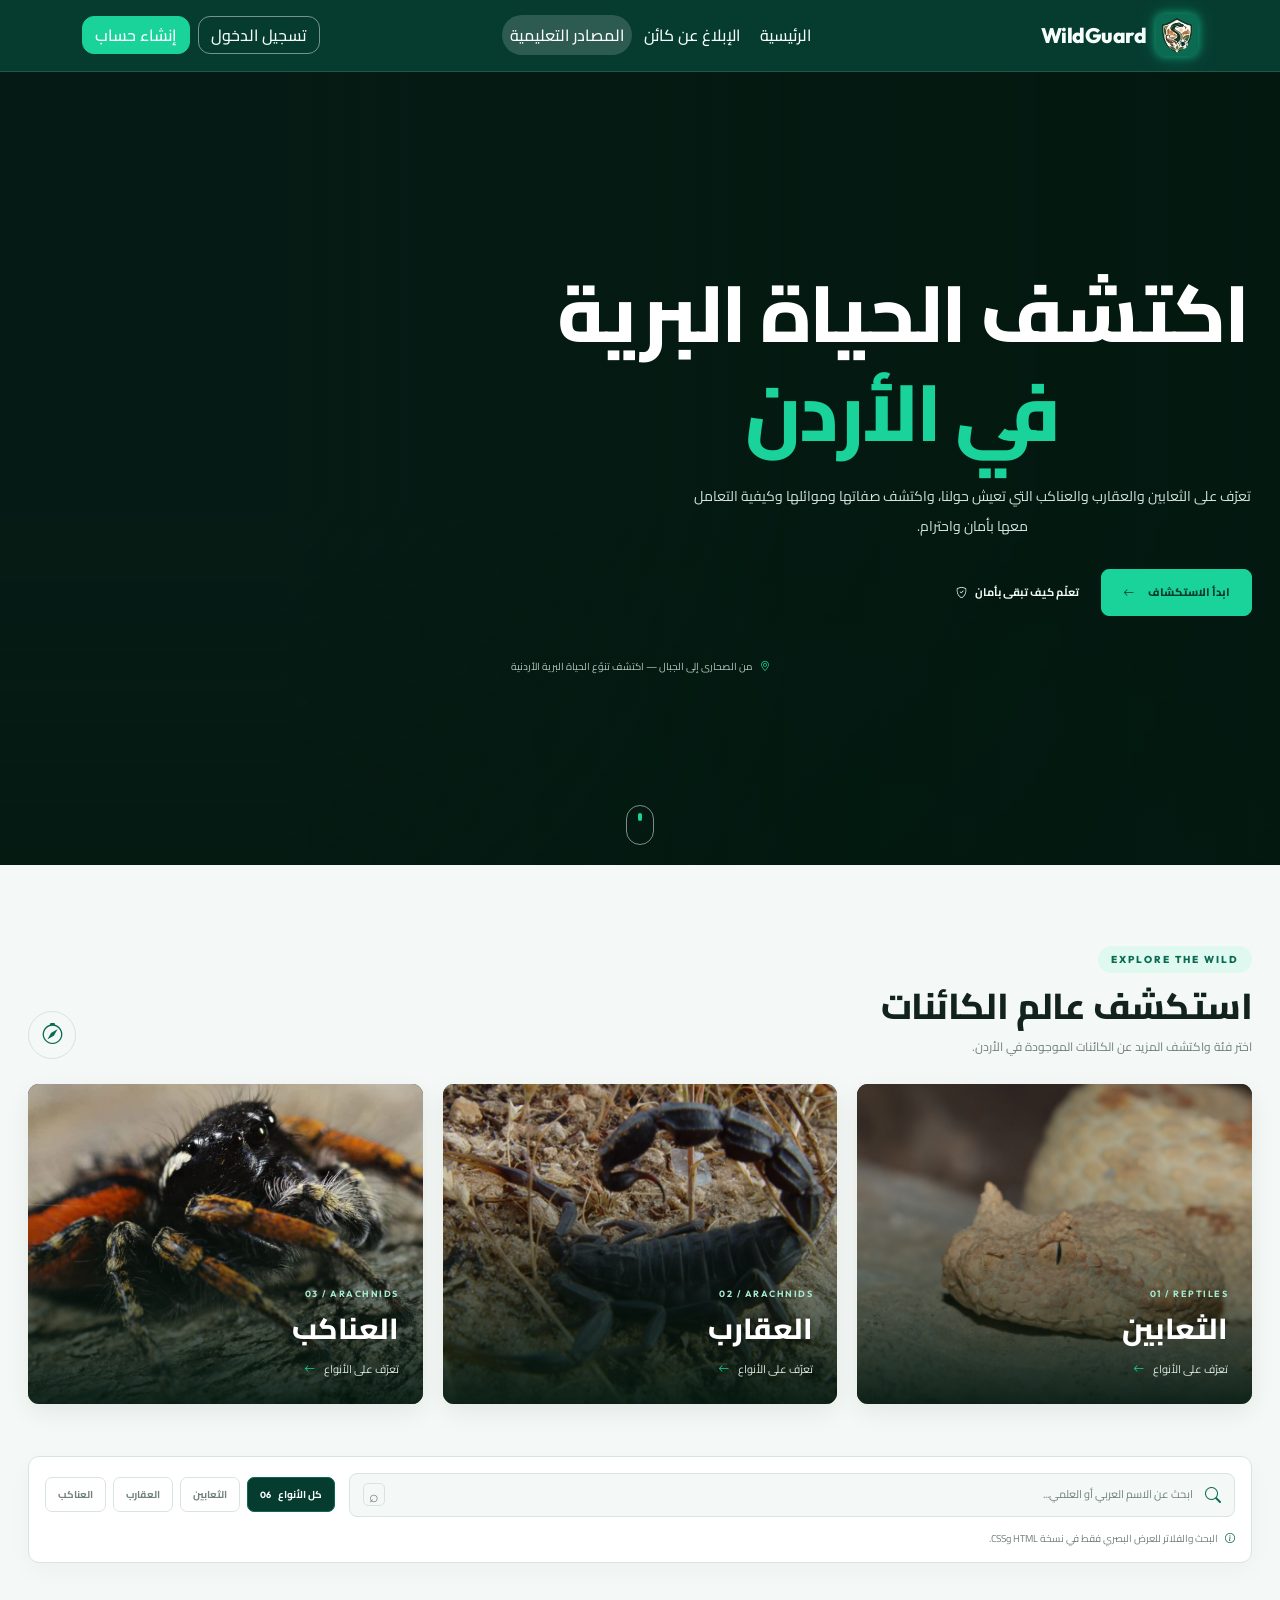
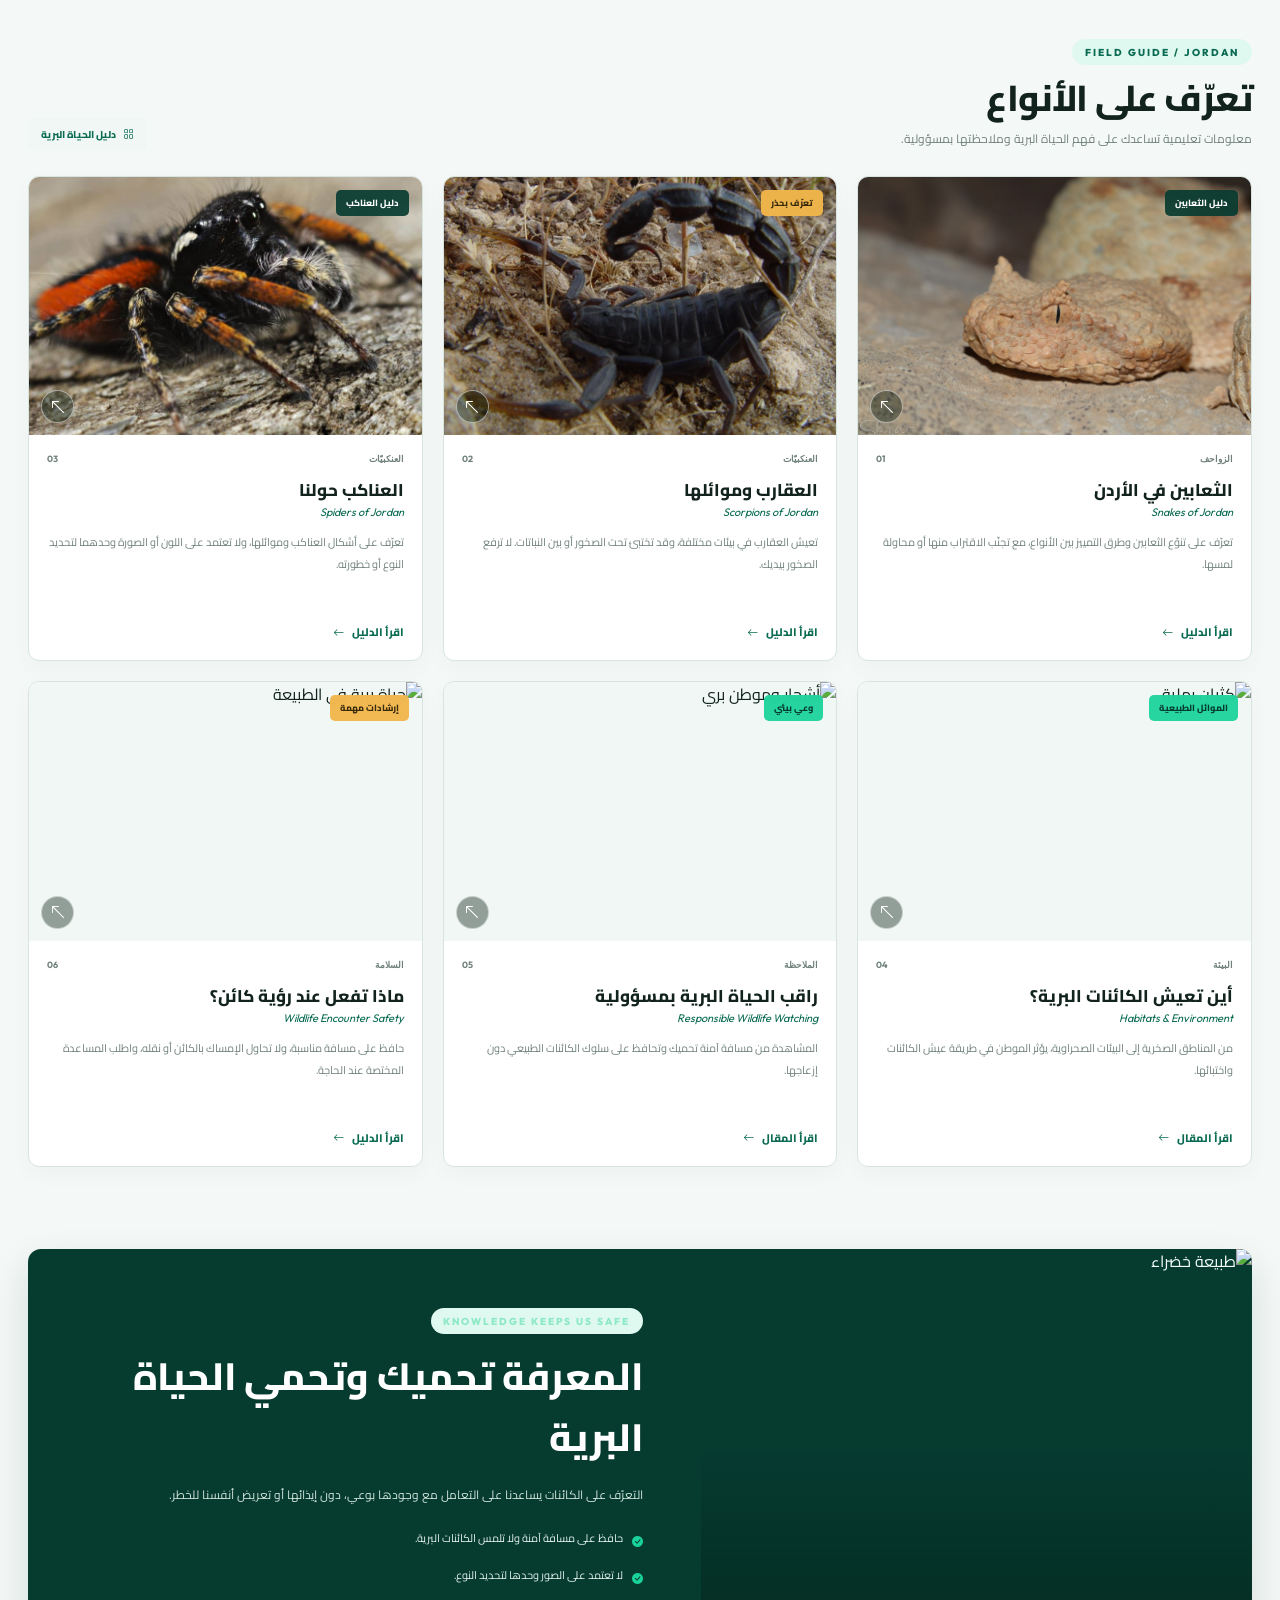
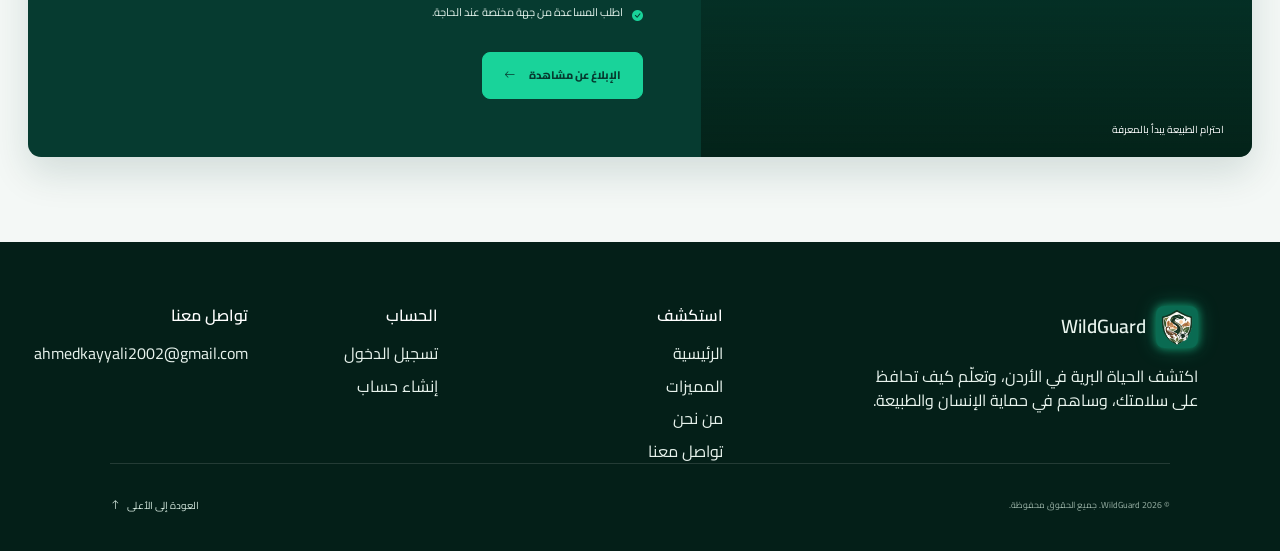
==== pages/educational-resources.html @ d99a98b2 "add edu and report html,css" ====
<!doctype html>
<html lang="ar" dir="rtl">

<head>
  <meta charset="UTF-8">
  <meta name="viewport" content="width=device-width,initial-scale=1">
  <title>الحياة البرية في الأردن | WildGuard</title>
  <link
  href="https://cdn.jsdelivr.net/npm/bootstrap@5.3.3/dist/css/bootstrap.min.css"
  rel="stylesheet"
/>
  <link rel="preconnect" href="https://fonts.googleapis.com">
  <link
    href="https://fonts.googleapis.com/css2?family=Cairo:wght@400;500;600;700;800&family=Outfit:wght@400;600;700;800&display=swap"
    rel="stylesheet">
  <link href="https://cdn.jsdelivr.net/npm/bootstrap-icons@1.11.3/font/bootstrap-icons.css" rel="stylesheet">
  <link href="../css/main.css" rel="stylesheet">
   <link href="../css/landing.css" rel="stylesheet" />
  <link href="../css/educational-resources.css" rel="stylesheet">
</head>

<body class="education-page">
   <header class="site-header" id="siteHeader">
    <nav class="navbar navbar-expand-lg navbar-dark" aria-label="التنقل الرئيسي">
      <div class="container">
        <a class="brand mb-0" href="../landingpage.html#home">
          <img class="brand-logo theme-logo" src="../images/MyLogo.png" data-light-src="../images/MyLogo.png"
            data-dark-src="../images/MyLogo.png" alt="WildGuard" />
          <span>WildGuard</span>
        </a>
        <button class="navbar-toggler" type="button" data-bs-toggle="collapse" data-bs-target="#mainNav"
          aria-controls="mainNav" aria-expanded="false" aria-label="فتح أو إغلاق قائمة التنقل">
          <span class="navbar-toggler-icon"></span>
        </button>
        <div class="collapse navbar-collapse" id="mainNav">
          <ul class="navbar-nav mx-lg-auto gap-lg-1">
            <li class="nav-item">
              <a class="nav-link" href="../landingpage.html#home">الرئيسية</a>
            </li>
            <li class="nav-item">
              <a class="nav-link" href="./report-creature.html" aria-current="page">
                الإبلاغ عن كائن 
              </a>
            </li>
            <li class="nav-item">
              <a class="nav-link active" href="./educational-resources.html" aria-current="page">
                المصادر التعليمية
              </a>
            </li>

          </ul>

          <div class="nav-actions d-flex flex-column flex-lg-row gap-2">
            <a class="btn btn-ghost" href="./index.html">تسجيل الدخول</a>
            <a class="btn btn-green" href="./index.html#register">إنشاء حساب</a>
          </div>
        </div>
      </div>
    </nav>
  </header>

  <main id="main">
    <section class="hero">
      <div class="hero-bg"></div>
      <div class="hero-content">
        <!-- <p class="eyebrow"><span></span> WILDLIFE OF JORDAN</p> -->
        <h1>اكتشف الحياة البرية<br><em>في الأردن</em></h1>
        <p class="hero-copy">تعرّف على الثعابين والعقارب والعناكب التي تعيش حولنا، واكتشف صفاتها وموائلها وكيفية التعامل
          معها بأمان واحترام.</p>
        <div class="hero-actions"><a class="primary-btn" href="#categories">ابدأ الاستكشاف <i
              class="bi bi-arrow-left"></i></a><a class="text-btn" href="#safety">تعلّم كيف تبقى بأمان <i
              class="bi bi-shield-check"></i></a></div>
        <p class="hero-note"><i class="bi bi-geo-alt"></i> من الصحارى إلى الجبال — اكتشف تنوّع الحياة البرية الأردنية
        </p>
      </div><a class="scroll-cue" href="#categories" aria-label="انتقل إلى الفئات"><span></span></a>
    </section>
    <section class="wrap categories" id="categories">
      <header class="section-heading">
        <div>
          <p class="eyebrow">EXPLORE THE WILD</p>
          <h2>استكشف عالم الكائنات</h2>
          <p>اختر فئة واكتشف المزيد عن الكائنات الموجودة في الأردن.</p>
        </div><span class="heading-icon"><i class="bi bi-compass"></i></span>
      </header>
      <div class="category-grid">
        <a class="category-card" href="#snakes"><img
            src="../images/snakes.png"
            alt="ثعبان في الطبيعة" loading="lazy"><span class="shade"></span><span class="category-copy"><small>01 /
              REPTILES</small><strong>الثعابين</strong><span>تعرّف على الأنواع <i
                class="bi bi-arrow-left"></i></span></span></a>
        <a class="category-card" href="#scorpions"><img
            src="../images/scorpions.png"
            alt="عقرب في الطبيعة" loading="lazy"><span class="shade"></span><span class="category-copy"><small>02 /
              ARACHNIDS</small><strong>العقارب</strong><span>تعرّف على الأنواع <i
                class="bi bi-arrow-left"></i></span></span></a>
        <a class="category-card" href="#spiders"><img
            src="../images/spiders.png"
            alt="عنكبوت في موطنه" loading="lazy"><span class="shade"></span><span class="category-copy"><small>03 /
              ARACHNIDS</small><strong>العناكب</strong><span>تعرّف على الأنواع <i
                class="bi bi-arrow-left"></i></span></span></a>
      </div>
    </section>
    <section class="catalog-tools" aria-label="البحث والفئات">
      <label class="searchbox"><i class="bi bi-search"></i><input type="search"
          placeholder="ابحث عن الاسم العربي أو العلمي..." aria-label="ابحث عن كائن"><span>⌕</span></label>
      <div class="filters"><a class="chosen" href="#species">كل الأنواع <small>06</small></a><a
          href="#snakes">الثعابين</a><a href="#scorpions">العقارب</a><a href="#spiders">العناكب</a></div>
      <p class="note"><i class="bi bi-info-circle"></i> البحث والفلاتر للعرض البصري فقط في نسخة HTML وCSS.</p>
    </section>
    <section class="wrap species" id="species">
      <header class="section-heading">
        <div>
          <p class="eyebrow">FIELD GUIDE / JORDAN</p>
          <h2>تعرّف على الأنواع</h2>
          <p>معلومات تعليمية تساعدك على فهم الحياة البرية وملاحظتها بمسؤولية.</p>
        </div><span class="catalog-label"><i class="bi bi-grid"></i> دليل الحياة البرية</span>
      </header>
      <div class="species-grid">
        <article class="species-card" id="snakes"><a class="species-image" href="#safety"><img
              src="../images/snakes.png"
              alt="ثعبان بني" loading="lazy"><span class="tag">دليل الثعابين</span><span class="arrow"><i
                class="bi bi-arrow-up-left"></i></span></a>
          <div class="card-body">
            <div class="meta"><span>الزواحف</span><span>01</span></div>
            <h3>الثعابين في الأردن</h3>
            <p class="latin">Snakes of Jordan</p>
            <p class="description">تعرّف على تنوّع الثعابين وطرق التمييز بين الأنواع، مع تجنّب الاقتراب منها أو محاولة
              لمسها.</p><a class="read-link" href="#safety">اقرأ الدليل <i class="bi bi-arrow-left"></i></a>
          </div>
        </article>
        <article class="species-card" id="scorpions"><a class="species-image" href="#safety"><img
              src="../images/scorpions.png"
              alt="عقرب على أرض صخرية" loading="lazy"><span class="tag warning">تعرّف بحذر</span><span class="arrow"><i
                class="bi bi-arrow-up-left"></i></span></a>
          <div class="card-body">
            <div class="meta"><span>العنكبيّات</span><span>02</span></div>
            <h3>العقارب وموائلها</h3>
            <p class="latin">Scorpions of Jordan</p>
            <p class="description">تعيش العقارب في بيئات مختلفة، وقد تختبئ تحت الصخور أو بين النباتات. لا ترفع الصخور
              بيديك.</p><a class="read-link" href="#safety">اقرأ الدليل <i class="bi bi-arrow-left"></i></a>
          </div>
        </article>
        <article class="species-card" id="spiders"><a class="species-image" href="#safety"><img
              src="../images/spiders.png"
              alt="عنكبوت في الطبيعة" loading="lazy"><span class="tag">دليل العناكب</span><span class="arrow"><i
                class="bi bi-arrow-up-left"></i></span></a>
          <div class="card-body">
            <div class="meta"><span>العنكبيّات</span><span>03</span></div>
            <h3>العناكب حولنا</h3>
            <p class="latin">Spiders of Jordan</p>
            <p class="description">تعرّف على أشكال العناكب وموائلها، ولا تعتمد على اللون أو الصورة وحدهما لتحديد النوع
              أو خطورته.</p><a class="read-link" href="#safety">اقرأ الدليل <i class="bi bi-arrow-left"></i></a>
          </div>
        </article>
        <article class="species-card"><a class="species-image" href="#safety"><img
              src="https://images.unsplash.com/photo-1509316785289-025f5b846b35?auto=format&fit=crop&w=900&q=85"
              alt="كثبان رملية" loading="lazy"><span class="tag green">الموائل الطبيعية</span><span class="arrow"><i
                class="bi bi-arrow-up-left"></i></span></a>
          <div class="card-body">
            <div class="meta"><span>البيئة</span><span>04</span></div>
            <h3>أين تعيش الكائنات البرية؟</h3>
            <p class="latin">Habitats &amp; Environment</p>
            <p class="description">من المناطق الصخرية إلى البيئات الصحراوية، يؤثر الموطن في طريقة عيش الكائنات
              واختبائها.</p><a class="read-link" href="#safety">اقرأ المقال <i class="bi bi-arrow-left"></i></a>
          </div>
        </article>
        <article class="species-card"><a class="species-image" href="#safety"><img
              src="https://images.unsplash.com/photo-1473448912268-2022ce9509d8?auto=format&fit=crop&w=900&q=85"
              alt="أشجار وموطن بري" loading="lazy"><span class="tag green">وعي بيئي</span><span class="arrow"><i
                class="bi bi-arrow-up-left"></i></span></a>
          <div class="card-body">
            <div class="meta"><span>الملاحظة</span><span>05</span></div>
            <h3>راقب الحياة البرية بمسؤولية</h3>
            <p class="latin">Responsible Wildlife Watching</p>
            <p class="description">المشاهدة من مسافة آمنة تحميك وتحافظ على سلوك الكائنات الطبيعي دون إزعاجها.</p><a
              class="read-link" href="#safety">اقرأ المقال <i class="bi bi-arrow-left"></i></a>
          </div>
        </article>
        <article class="species-card"><a class="species-image" href="#safety"><img
              src="https://images.unsplash.com/photo-1472396961693-142e6e269027?auto=format&fit=crop&w=900&q=85"
              alt="حياة برية في الطبيعة" loading="lazy"><span class="tag warning">إرشادات مهمة</span><span
              class="arrow"><i class="bi bi-arrow-up-left"></i></span></a>
          <div class="card-body">
            <div class="meta"><span>السلامة</span><span>06</span></div>
            <h3>ماذا تفعل عند رؤية كائن؟</h3>
            <p class="latin">Wildlife Encounter Safety</p>
            <p class="description">حافظ على مسافة مناسبة، ولا تحاول الإمساك بالكائن أو نقله، واطلب المساعدة المختصة عند
              الحاجة.</p><a class="read-link" href="#safety">اقرأ الدليل <i class="bi bi-arrow-left"></i></a>
          </div>
        </article>
      </div>
    </section>
    <section class="safety-feature wrap" id="safety">
      <div class="safety-photo"><img
          src="https://images.unsplash.com/photo-1511497584788-876760111969?auto=format&fit=crop&w=1200&q=85"
          alt="طبيعة خضراء" loading="lazy"><span><i class="bi bi-leaf"></i> احترام الطبيعة يبدأ بالمعرفة</span></div>
      <div class="safety-copy">
        <p class="eyebrow">KNOWLEDGE KEEPS US SAFE</p>
        <h2>المعرفة تحميك وتحمي الحياة البرية</h2>
        <p>التعرّف على الكائنات يساعدنا على التعامل مع وجودها بوعي، دون إيذائها أو تعريض أنفسنا للخطر.</p>
        <ul>
          <li><i class="bi bi-check-circle-fill"></i> حافظ على مسافة آمنة ولا تلمس الكائنات البرية.</li>
          <li><i class="bi bi-check-circle-fill"></i> لا تعتمد على الصور وحدها لتحديد النوع.</li>
          <li><i class="bi bi-check-circle-fill"></i> اطلب المساعدة من جهة مختصة عند الحاجة.</li>
        </ul><a class="primary-btn" href="../pages/report-creature.html">الإبلاغ عن مشاهدة <i
            class="bi bi-arrow-left"></i></a>
      </div>
    </section>
  </main>
 <footer class="site-footer">
    <div class="container">
      <div class="row g-4">
        <div class="col-lg-5">
          <a class="brand footer-brand" href="../landingpage.html#home">
            <img class="brand-logo theme-logo" src="../images/MyLogo.png" data-light-src="../images/MyLogo.png"
              data-dark-src="../images/MyLogo.png" alt="WildGuard" />
            WildGuard
          </a>
          <p class="footer-blurb">
            اكتشف الحياة البرية في الأردن، وتعلّم كيف تحافظ على سلامتك،
            وساهم في حماية الإنسان والطبيعة.
          </p>
        </div>

        <nav class="col-6 col-lg-2 offset-lg-1" aria-labelledby="footer-explore">
          <h2 class="footer-title" id="footer-explore">استكشف</h2>
          <ul class="footer-links list-unstyled">
            <li><a href="../landingpage.html#home">الرئيسية</a></li>
            <li><a href="../landingpage.html#features">المميزات</a></li>
            <li><a href="../landingpage.html#about">من نحن</a></li>
            <li><a href="../landingpage.html#contact">تواصل معنا</a></li>
          </ul>
        </nav>

        <nav class="col-6 col-lg-2" aria-labelledby="footer-account">
          <h2 class="footer-title" id="footer-account">الحساب</h2>
          <ul class="footer-links list-unstyled">
            <li><a href="./index.html">تسجيل الدخول</a></li>
            <li><a href="./index.html#register">إنشاء حساب</a></li>
          </ul>
        </nav>

        <div class="col-lg-2">
          <h2 class="footer-title">تواصل معنا</h2>
          <address class="footer-links mb-0">
            <a href="mailto:ahmedkayyali2002@gmail.com">
              ahmedkayyali2002@gmail.com
            </a>
          </address>
        </div>
      </div>

      <div class="footer-bottom">
        <small>
          © <span id="year">2026</span> WildGuard. جميع الحقوق محفوظة.
        </small>
        <a href="../landingpage.html#home" class="back-to-top">
          العودة إلى الأعلى <i class="bi bi-arrow-up" aria-hidden="true"></i>
        </a>
      </div>
    </div>
  </footer>
</body>

</html>
---- css/main.css ----
@import url("variables.css");
@import url("base.css");
@import url("layout.css");
@import url("components.css");
@import url("auth.css");




/* ================= GLOBAL THEME ================= */

body {
  background: var(--bg);

  color: var(--ink);

  transition:
    background-color 0.3s ease,
    color 0.3s ease;
}


/* ================= GLOBAL INPUTS ================= */

.form-control,
.form-select {
  background: var(--input-bg);

  color: var(--ink);

  border: 1px solid var(--line);

  transition:
    background-color 0.2s ease,
    color 0.2s ease,
    border-color 0.2s ease,
    box-shadow 0.2s ease;
}


.form-control:focus,
.form-select:focus {
  background: var(--input-bg);
  color: var(--ink);
  border-color: var(--g5);

  box-shadow:
    0 0 0 3px rgba(25, 211, 154, 0.16);
}

.form-control::placeholder {
  color: var(--muted);
}


.form-control[readonly],
.form-control:disabled {
  background: var(--surface-soft);

  color: var(--muted);

  opacity: 1;
}


/* ================= TEXT ================= */

.text-muted {
  color: var(--muted) !important;
}


/* ================= LOGO ================= */

.brand-logo {
  width: 36px;
  height: 36px;

  object-fit: contain;

  border-radius: 8px;

  filter:
    drop-shadow(0 0 4px rgba(25, 211, 154, 0.60))
    drop-shadow(0 0 9px rgba(25, 211, 154, 0.30));
}


html[data-theme="dark"] .brand-logo {
  filter:
    drop-shadow(0 0 6px rgba(25, 211, 154, 0.90))
    drop-shadow(0 0 14px rgba(25, 211, 154, 0.55));
}


/* ================= THEME BUTTON ================= */

.theme-btn {
  position: absolute;

  top: 20px;
  right: 20px;

  width: 38px;
  height: 38px;

  display: grid;
  place-items: center;

  border: 1px solid var(--line);

  border-radius: 50%;

  background: var(--surface);

  color: var(--ink);

  cursor: pointer;

  transition:
    background-color 0.2s ease,
    color 0.2s ease,
    border-color 0.2s ease;
}


.theme-btn:hover {
  background: var(--g1);

  color: var(--g7);

  border-color: var(--g5);
}


.theme-btn i {
  font-size: 16px;
}


/* ================= PROFILE MODAL ================= */

#profileModal .modal-dialog {
  max-width: 520px;
}


#profileModal .modal-content {
  overflow: hidden;

  border: 1px solid var(--line);

  border-radius: 20px;
}


#profileModal form {
  width: 100%;
}


#profileModal .modal-header {
  padding: 24px 24px 16px;
}


#profileModal .modal-body {
  padding: 16px 24px 20px;
}


#profileModal .modal-footer {
  position: static !important;

  width: 100%;

  margin: 0;

  padding: 0 24px 24px;

  border-top: 0;

  display: flex;

  justify-content: flex-end;
  align-items: center;

  gap: 12px;

  background: var(--surface);
}


#profileModal .modal-footer .btn {
  width: auto;

  min-width: 110px;

  height: 48px;

  margin: 0;
}


/* ================= PROFILE IMAGE ================= */

.profile-avatar-preview {
  width: 90px;
  height: 90px;

  min-width: 90px;

  border-radius: 50%;

  font-size: 1.5rem;

  cursor: default;
}


#topAvatar,
#dropdownAvatar,
#profileAvatar {
  overflow: hidden;

  background-repeat: no-repeat;

  background-position: center;

  background-size: cover;
}


/* ================= ALL MODALS ================= */

.modal-content {
  background: var(--surface);

  color: var(--ink);

  border: 1px solid var(--line);
}


.modal-header,
.modal-body,
.modal-footer {
  background: var(--surface);

  color: var(--ink);
}


.modal-title,
.modal .form-label {
  color: var(--ink);
}


/* ================= MODAL INPUT ================= */

.modal .form-control {
  background: var(--input-bg);

  color: var(--ink);

  border: 1px solid var(--line);
}


.modal .form-control:focus {
  background: var(--surface);

  color: var(--ink);

  border-color: var(--g5);

  box-shadow:
    0 0 0 3px rgba(25, 211, 154, 0.15);
}


.modal .form-control::placeholder {
  color: var(--muted);
}


/* ================= MODAL CLOSE ================= */

html[data-theme="dark"] .modal .btn-close {
  filter: invert(1) grayscale(100%) brightness(180%);
}


/* ================= CANCEL BUTTON ================= */

.modal .btn-light {
  background: var(--surface-soft);

  color: var(--ink);

  border: 1px solid var(--line);
}


.modal .btn-light:hover {
  background: var(--g1);

  color: var(--ink);

  border-color: var(--g5);
}


/* ================= OUTLINE SUCCESS ================= */

.btn-outline-success {
  color: var(--g7);

  border-color: var(--g5);
}

.btn-outline-success:hover {
  background: var(--g1);

  color: var(--g7);

  border-color: var(--g5);
}


html[data-theme="dark"] .btn-outline-success:hover {
  background: rgba(255, 255, 255, 0.08);

  color: #ffffff;

  border-color: var(--g5);
}

/* ================= DROPDOWN ================= */

.dropdown-menu {
  background: var(--surface);

  color: var(--ink);

  border: 1px solid var(--line) !important;

  box-shadow:
    0 14px 36px var(--shadow);
}


.dropdown-item {
  color: var(--ink);

  transition:
    background-color 0.15s ease,
    color 0.15s ease;
}


.dropdown-item:hover,
.dropdown-item:focus {
  background: var(--surface-soft);

  color: var(--g5);
}


.dropdown-divider,
.dropdown-menu hr {
  border-color: var(--line);
}


/* ================= PASSWORD FIELD ================= */

.password-field {
  position: relative;
  width: 100%;
}

.password-field .form-control {
  width: 100%;
  padding-right: 45px;
}

/* ================= PASSWORD EYE ================= */

.password-field .toggle-password {
  position: absolute;
  top: 50%;
  right: 12px;
  transform: translateY(-50%);

  width: 32px;
  height: 32px;

  display: flex;
  align-items: center;
  justify-content: center;

  padding: 0;
  margin: 0;

  border: none;
  outline: none;
  background: transparent;

  color: var(--muted);
  cursor: pointer;

  z-index: 10;
}

.password-field .toggle-password i {
  font-size: 17px;
  line-height: 1;
  pointer-events: none;
}

.password-field .toggle-password:hover {
  color: var(--g5);
}

.password-field .toggle-password:focus,
.password-field .toggle-password:active,
.password-field .toggle-password:focus-visible {
  border: none;
  outline: none;
  background: transparent;
  box-shadow: none;
}

/* ================= DARK MODE HELPERS ================= */

html[data-theme="dark"] .form-control,
html[data-theme="dark"] .form-select {
  background: var(--input-bg);

  color: var(--ink);

  border-color: var(--line);
}


html[data-theme="dark"] .form-control:focus,
html[data-theme="dark"] .form-select:focus {
  background: var(--surface);

  border-color: var(--g5);
}
 /* ================= AUTH INPUT STATES ================= */

/* Normal */
.auth-form .form-control {
  background: var(--input-bg);
  color: var(--ink);
  border: 1px solid var(--line);

  transition:
    border-color 0.2s ease,
    box-shadow 0.2s ease;
}


/* Hover */
.auth-form .form-control:hover {
  border-color: var(--g5) !important;
}


/* Focus */
.auth-form .form-control:focus {
  background: var(--input-bg) !important;

  color: var(--ink) !important;

  border-color: var(--g5) !important;

  box-shadow:
    0 0 0 3px rgba(25, 211, 154, 0.25),
    0 0 10px rgba(25, 211, 154, 0.18) !important;
}


/* Chrome autofill */
.auth-form .form-control:-webkit-autofill {
  -webkit-text-fill-color: var(--ink) !important;

  -webkit-box-shadow:
    0 0 0 1000px var(--input-bg) inset !important;

  border: 1px solid var(--line) !important;

  caret-color: var(--ink);
}


/* Autofill + Hover */
.auth-form .form-control:-webkit-autofill:hover {
  border-color: var(--g5) !important;
}


/* Autofill + Focus */
.auth-form .form-control:-webkit-autofill:focus {
  border-color: var(--g5) !important;

  -webkit-box-shadow:
    0 0 0 1000px var(--input-bg) inset,
    0 0 0 3px rgba(25, 211, 154, 0.25) !important;
}
/* ================= STUDENTS DARK MODE ================= */

/* Table background */
html[data-theme="dark"] .students-list,
html[data-theme="dark"] .students-table {
  background: var(--surface);
}


/* Table rows */
html[data-theme="dark"] .students-table tbody tr {
  background: var(--surface);
  color: var(--ink);
}


/* Small separation between rows */
html[data-theme="dark"] .students-table tbody tr:hover {
  background: var(--surface-soft);
}


/* Table header */
html[data-theme="dark"] .students-table thead th {
  background: var(--surface-soft);
  color: var(--muted);
}


/* Course badges */
html[data-theme="dark"] .course-badge {
  background: var(--g1);
  color: var(--g5);

  border: 1px solid var(--line);

  border-radius: 8px;
}


/* Course badge hover */
html[data-theme="dark"] .course-badge:hover {
  border-color: var(--g5);

  box-shadow:
    0 0 8px rgba(25, 211, 154, 0.15);
}
/* Show dark logo immediately in dark mode */
html[data-theme="dark"] .theme-logo {
  content: url("../images/darkMode.png");
}/* More space between logo and name in dark mode (logo has a glow) */
html[data-theme="dark"] .brand {
  gap: 1rem;
}
 

.password-rules div {
  transition: color 0.2s ease;
}
.password-rules {
  margin-top: 10px;
  padding: 12px;

  border: 1px solid var(--line);
  border-radius: 10px;

  background: var(--surface);

  font-size: 0.82rem;
}

.password-rules > div {
  display: flex;
  align-items: center;

  gap: 7px;

  margin-bottom: 4px;

  transition: color 0.2s ease;
}

.password-rules > div:last-child {
  margin-bottom: 0;
}

.password-rules i {
  font-size: 0.9rem;
}


/* Wrong rule */

.password-rules .rule-invalid {
  color: var(--red);
}


/* Correct rule - same green as Register button */

.password-rules .rule-valid {
  color: var(--g5);
}
.password-rules {
  margin-top: 10px;
  padding: 12px;

  border: 1px solid var(--line);
  border-radius: 10px;

  background: var(--surface);

  font-size: 0.82rem;
}

.password-rules > div {
  display: flex;
  align-items: center;

  gap: 7px;

  margin-bottom: 4px;

  transition: color 0.2s ease;
}

.password-rules > div:last-child {
  margin-bottom: 0;
}

.password-rules i {
  font-size: 0.9rem;
}

.password-rules .rule-invalid {
  color: var(--red);
}

.password-rules .rule-valid {
  color: var(--g5);
}

/* Toast messages */
.toast-box {
  position: fixed;
  top: 16px;
  right: 16px;
  z-index: 2000; /* above Bootstrap modals */
  display: flex;
  flex-direction: column;
  gap: 10px;
  width: min(360px, calc(100vw - 32px));
  pointer-events: none;
}

.app-toast {
  display: flex;
  align-items: center;
  gap: 10px;
  padding: 12px 14px;
  border-radius: 12px;
  border-left: 5px solid var(--g5);
  background: #1f2937;
  color: #fff;
  font-size: 0.95rem;
  box-shadow: 0 8px 24px rgba(0, 0, 0, 0.25);
  cursor: pointer;
  pointer-events: auto;
  opacity: 0;
  transform: translateX(24px);
  transition: opacity 0.25s, transform 0.25s;
}

.app-toast.is-in {
  opacity: 1;
  transform: none;
}

.app-toast i { font-size: 1.2rem; color: var(--g5); }

.app-toast-error { border-left-color: var(--red, #e5484d); }
.app-toast-error i { color: var(--red, #e5484d); }

.app-toast-info { border-left-color: var(--blue, #3b9ede); }
.app-toast-info i { color: var(--blue, #3b9ede); }

@media (prefers-reduced-motion: reduce) {
  .app-toast { transition: none; }
}
---- css/landing.css ----
/* =========================================================
   WildGuard landing page
   Uses the shared theme variables from variables.css:
   --g9 --g7 --g5 --g1 --blue --amber --red --bg --ink --muted --line
   ========================================================= */

html {
  scroll-behavior: smooth;
}
body {
  overflow-x: hidden;
}
section[id] {
  scroll-margin-top: 72px;
}

/* Accessibility: skip link */
.skip-link {
  position: fixed;
  left: 1rem;
  top: -4rem;
  z-index: 2000;
  background: #fff;
  color: var(--g9);
  font-weight: 600;
  padding: 0.6rem 1rem;
  border-radius: 10px;
  text-decoration: none;
  transition: top 0.2s;
}
.skip-link:focus {
  top: 1rem;
}

/* Ghost button (outline on dark backgrounds) */
.btn-ghost {
  background: transparent;
  color: #fff;
  border: 1px solid rgba(255, 255, 255, 0.45);
  border-radius: 12px;
  font-weight: 500;
  transition: background- 0.2s, border-color 0.2s;
}
.btn-ghost:hover,
.btn-ghost:focus-visible {
  background: rgba(255, 255, 255, 0.14);
  border-color: #fff;
  color: #fff;
}
.btn-green {
  border: 1px solid var(--g5);
  transition: background-color 0.2s, transform 0.2s, box-shadow 0.2s;
}
.btn-green:hover {
  border-color: var(--g7);
  transform: translateY(-1px);
  box-shadow: 0 8px 20px rgba(15, 157, 107, 0.35);
}

/* 
   Header / navbar
    */
.site-header {
  position: fixed;
  inset: 0 0 auto 0;
  z-index: 1030;
  padding: 0.9rem 0;
  transition: background-color 0.3s, box-shadow 0.3s, padding 0.3s;
}
.site-header.is-scrolled {
  padding: 0.5rem 0;
  background: rgba(5, 53, 42, 0.92);
  -webkit-backdrop-filter: blur(12px);
  backdrop-filter: blur(12px);
  box-shadow: 0 6px 24px rgba(0, 0, 0, 0.18);
}
.site-header .navbar {
  --bs-navbar-color: rgba(255, 255, 255, 0.82);
  --bs-navbar-hover-color: #fff;
  --bs-navbar-active-color: #fff;
  padding: 0;
}
.site-header .brand {
  margin: 0;
}
.site-header .navbar-toggler {
  border-color: rgba(255, 255, 255, 0.35);
}
.site-header .nav-link {
  border-radius: 999px;
  padding: 0.5rem 1rem;
  font-weight: 500;
  transition: background-color 0.2s, color 0.2s;
}
.site-header .nav-link:hover {
  background: rgba(255, 255, 255, 0.1);
}
.site-header .nav-link.active {
  background: rgba(255, 255, 255, 0.16);
  color: #fff;
}
@media (max-width: 991.98px) {
  .site-header .navbar-collapse {
    margin-top: 0.75rem;
    padding: 1rem;
    border-radius: 16px;
    background: rgba(5, 53, 42, 0.97);
  }
  .site-header .nav-actions .btn {
    width: 100%;
  }
}

/* 
   Hero
    */
.hero {
  position: relative;
  isolation: isolate;
  overflow: hidden;
  min-height: 100vh;
  min-height: 100svh;
  display: grid;
  place-items: center;
  text-align: center;
  padding: 7rem 0 6rem;
  color: #d7eae2;
  /* background:
    radial-gradient(60rem 40rem at 12% 8%, rgba(15, 157, 107, 0.35), transparent 60%),
    radial-gradient(50rem 36rem at 92% 92%, rgba(46, 166, 222, 0.22), transparent 60%),
    linear-gradient(160deg, var(--g9) 0%, #06402f 55%, var(--g7) 100%); */
    background:
    linear-gradient(
      160deg,
      rgba(5, 53, 42, 0.88),
      rgba(6, 64, 47, 0.78),
      rgba(5, 53, 42, 0.90)
    ),
    url("../images/backgroundsection.jpg") center / cover no-repeat;
}
.hero-inner {
  position: relative;
  z-index: 1;
  max-width: 780px;
}

/* Big logo */
.hero-logo {
  display: inline-flex;
  align-items: center;
  gap: 1rem;
  margin-bottom: 1.75rem;
}
.hero-logo .mark {
  width: clamp(64px, 10vw, 92px);
  display: grid;
  place-items: center;
  border-radius: 28%;
  animation: float 6s ease-in-out infinite;
}
.hero-logo .word {
  font-size: clamp(2.6rem, 8vw, 4.6rem);
  font-weight: 700;
  letter-spacing: -0.02em;
  line-height: 1;
}
@keyframes float {
  0%,
  100% {
    transform: translateY(0);
  }
  50% {
    transform: translateY(-8px);
  }
}

.hero h1 {
  color: #fff;
  font-size: clamp(1.9rem, 4.2vw, 3rem);
  font-weight: 700;
  letter-spacing: -0.01em;
  max-width: 20ch;
  margin: 0 auto 1rem;
  text-wrap: balance;
}
.hero-lead {
  max-width: 56ch;
  margin: 0 auto 2rem;
  font-size: clamp(1rem, 1.6vw, 1.2rem);
  color: #c5ddd3;
}
.hero-cta {
  display: flex;
  flex-wrap: wrap;
  justify-content: center;
  gap: 0.8rem;
}
.hero-cta .btn-lg {
  padding: 0.8rem 1.6rem;
  font-size: 1.05rem;
}
.hero-note {
  margin: 1.5rem 0 0;
  font-size: 0.9rem;
  color: #8fb5a6;
}

.scroll-hint {
  position: absolute;
  z-index: 1;
  left: 50%;
  bottom: 1.5rem;
  translate: -50% 0;
  width: 44px;
  height: 44px;
  display: grid;
  place-items: center;
  border-radius: 50%;
  border: 1px solid rgba(255, 255, 255, 0.35);
  color: #fff;
  text-decoration: none;
  animation: bounce 2.2s ease-in-out infinite;
}
.scroll-hint:hover {
  background: rgba(255, 255, 255, 0.12);
  color: #fff;
}
@keyframes bounce {
  0%,
  100% {
    transform: translateY(0);
  }
  50% {
    transform: translateY(7px);
  }
}

/* =========================================================
   Bubbles (created by js/landing.js)
   .bubble       -> rises (translateY)
   .bubble::before -> sways sideways + gently "breathes"
   Only transform/opacity are animated, so it stays smooth.
   ========================================================= */
.bubbles {
  display: none;
  position: absolute;
  inset: 0;
  z-index: 0;
  overflow: hidden;
  pointer-events: none;
}
.bubble {
  --s: 60px;
  --x: 50%;
  --d: 22s;
  --delay: 0s;
  --o: 0.5;
  --drift: 24px;
  --sway: 6s;
  position: absolute;
  bottom: calc(var(--s) * -1 - 20px);
  left: var(--x);
  width: var(--s);
  height: var(--s);
  opacity: 0;
  will-change: transform, opacity;
  animation: rise var(--d) linear var(--delay) infinite;
}
.bubble::before {
  content: "";
  position: absolute;
  inset: 0;
  border-radius: 50%;
  background: radial-gradient(
    circle at 30% 28%,
    rgba(255, 255, 255, 0.55),
    rgba(255, 255, 255, 0.12) 30%,
    rgba(15, 157, 107, 0.2) 62%,
    rgba(15, 157, 107, 0.05) 100%
  );
  border: 1px solid rgba(255, 255, 255, 0.22);
  box-shadow: inset 0 0 14px rgba(255, 255, 255, 0.12);
  animation: sway var(--sway) ease-in-out infinite alternate;
  animation-delay: calc(var(--delay) * 0.5);
}
.bubble.is-blue::before {
  background: radial-gradient(
    circle at 30% 28%,
    rgba(255, 255, 255, 0.55),
    rgba(255, 255, 255, 0.1) 30%,
    rgba(46, 166, 222, 0.22) 62%,
    rgba(46, 166, 222, 0.05) 100%
  );
}
@keyframes rise {
  0% {
    transform: translate3d(0, 0, 0);
    opacity: 0;
  }
  10% {
    opacity: var(--o);
  }
  85% {
    opacity: var(--o);
  }
  100% {
    transform: translate3d(0, -135vh, 0);
    opacity: 0;
  }
}
@keyframes sway {
  from {
    transform: translateX(calc(var(--drift) * -1)) scale(0.94);
  }
  to {
    transform: translateX(var(--drift)) scale(1.06);
  }
}

/* 
   Sections
    */
.section {
  padding: clamp(4rem, 9vw, 6.5rem) 0;
}
.section-soft {
  background: var(--bg);
}
.section-white {
  background: #fff;
}
.section-head {
  max-width: 640px;
  margin: 0 auto 3rem;
  text-align: center;
}
.eyebrow {
  display: inline-block;
  margin-bottom: 0.9rem;
  padding: 0.35rem 0.8rem;
  border-radius: 999px;
  background: var(--g1);
  color: var(--g5);
  font-size: 0.8rem;
  font-weight: 600;
  letter-spacing: 0.12em;
  text-transform: uppercase;
}
.section h2,
.cta-card h2 {
  text-wrap: balance;
}
.section h2 {
  color: var(--ink);
  font-size: clamp(1.7rem, 3.4vw, 2.4rem);
  font-weight: 700;
  letter-spacing: -0.01em;
}
.section-head p:not(.eyebrow) {
  color: var(--muted);
  font-size: 1.05rem;
  margin-bottom: 0;
}

/* Feature cards */
.feature-card {
  height: 100%;
  padding: 1.5rem;
  background: #fff;
  border: 1px solid var(--line);
  border-radius: 18px;
  transition: transform 0.25s, box-shadow 0.25s, border-color 0.25s;
}
.feature-card:hover {
  transform: translateY(-4px);
  border-color: #cfe3da;
  box-shadow: 0 14px 34px rgba(5, 53, 42, 0.1);
}
.feature-card h3 {
  font-size: 1.1rem;
  font-weight: 600;
  color: var(--ink);
}
.feature-card p {
  margin: 0;
  color: var(--muted);
  font-size: 0.95rem;
}
.feature-icon {
  width: 52px;
  height: 52px;
  flex: none;
  display: grid;
  place-items: center;
  margin-bottom: 1.1rem;
  border-radius: 50%;
  font-size: 1.35rem;
}
.ic-green {
  background: var(--g1);
  color: var(--g5);
}
.ic-blue {
  background: #e3f3fb;
  color: var(--blue);
}
.ic-amber {
  background: #fdf1d6;
  color: var(--amber);
}
.ic-red {
  background: #fde8e4;
  color: var(--red);
}
.ic-purple {
  background: #efecff;
  color: #8b7cf6;
}

/* About */
.about-text {
  color: #44564f;
  font-size: 1.05rem;
}
.steps-card {
  padding: 1.75rem;
  background: var(--bg);
  border: 1px solid var(--line);
  border-radius: 22px;
}
.steps-title {
  font-size: 1.15rem;
  font-weight: 600;
  margin-bottom: 1.25rem;
  color: var(--ink);
}
.steps {
  list-style: none;
  counter-reset: step;
  margin: 0;
  padding: 0;
}
.steps li {
  counter-increment: step;
  display: flex;
  gap: 1rem;
  padding-bottom: 1.4rem;
  position: relative;
}
.steps li:last-child {
  padding-bottom: 0;
}
.steps li::before {
  content: counter(step);
  flex: none;
  width: 40px;
  height: 40px;
  display: grid;
  place-items: center;
  border-radius: 50%;
  background: var(--g5);
  color: #fff;
  font-weight: 600;
  z-index: 1;
}
.steps li:not(:last-child)::after {
  content: "";
  position: absolute;
  left: 19px;
  top: 40px;
  bottom: 0;
  width: 2px;
  background: var(--line);
}
.step-body {
  display: flex;
  flex-direction: column;
  padding-top: 0.15rem;
}
.step-body strong {
  color: var(--ink);
}
.step-body span {
  color: var(--muted);
  font-size: 0.95rem;
}

/* Call to action band */
.cta-band {
  padding: 0 0 clamp(4rem, 9vw, 6.5rem);
  background: #fff;
}
.cta-card {
  position: relative;
  overflow: hidden;
  padding: clamp(2.5rem, 6vw, 4rem) 1.5rem;
  text-align: center;
  color: #c5ddd3;
  border-radius: 28px;
  background:
    radial-gradient(34rem 20rem at 85% 0%, rgba(46, 166, 222, 0.22), transparent 60%),
    linear-gradient(150deg, var(--g9), var(--g7));
}
.cta-card h2 {
  color: #fff;
  font-size: clamp(1.6rem, 3.2vw, 2.2rem);
  font-weight: 700;
}
.cta-card p {
  max-width: 52ch;
  margin: 0.5rem auto 1.75rem;
}

/* Contact */
.contact-list {
  display: grid;
  gap: 1.25rem;
}
.contact-list li {
  display: flex;
  gap: 1rem;
  align-items: flex-start;
}
.contact-list .feature-icon {
  margin-bottom: 0;
}
.contact-list h3 {
  font-size: 1.05rem;
  font-weight: 600;
  margin-bottom: 0.15rem;
}
.contact-list p {
  margin: 0;
  color: var(--muted);
}
.contact-list a {
  color: var(--g5);
  font-weight: 500;
  text-decoration: none;
}
.contact-list a:hover {
  text-decoration: underline;
}
.contact-form {
  padding: 1.75rem;
  background: #fff;
  border: 1px solid var(--line);
  border-radius: 22px;
}
.contact-form .form-label {
  font-weight: 500;
}
.contact-form .form-control {
  min-height: 48px;
  border-radius: 12px;
}
.contact-form textarea.form-control {
  resize: vertical;
}
.contact-form .form-control:focus {
  border-color: var(--g5);
  box-shadow: 0 0 0 4px rgba(15, 157, 107, 0.15);
}
.form-status {
  margin: 0.9rem 0 0;
  min-height: 1.4rem;
  font-weight: 500;
  color: var(--g5);
}
.form-status.is-error {
  color: var(--red);
}

/* =========================================================
   Footer
   ========================================================= */
.site-footer {
  padding: 4rem 0 1.5rem;
  background: var(--g9);
  color: #b9d3c9;
}
.footer-brand {
  margin-bottom: 1rem;
}
.footer-blurb {
  max-width: 38ch;
  margin: 0;
}
.footer-title {
  margin-bottom: 1rem;
  color: #fff;
  font-size: 1rem;
  font-weight: 600;
}
.footer-links {
  display: grid;
  gap: 0.55rem;
  margin: 0;
  padding: 0;
  font-style: normal;
}
.footer-links a,
.back-to-top {
  color: #b9d3c9;
  text-decoration: none;
  transition: color 0.2s;
}
.footer-links a:hover,
.back-to-top:hover {
  color: #fff;
}
.footer-bottom {
  display: flex;
  flex-wrap: wrap;
  justify-content: space-between;
  gap: 0.75rem;
  margin-top: 3rem;
  padding-top: 1.25rem;
  border-top: 1px solid rgba(255, 255, 255, 0.12);
  font-size: 0.9rem;
}

/* =========================================================
   Reveal on scroll (only when JS is running)
   ========================================================= */
.js .reveal {
  opacity: 0;
  transform: translateY(18px);
  transition: opacity 0.6s ease, transform 0.6s ease;
}
.js .reveal.is-visible {
  opacity: 1;
  transform: none;
}

/* =========================================================
   Reduced motion: no animation, bubbles become static decoration
   ========================================================= */
@media (prefers-reduced-motion: reduce) {
  html {
    scroll-behavior: auto;
  }
  .bubble,
  .bubble::before,
  .hero-logo .mark,
  .scroll-hint {
    animation: none;
  }
  .bubble {
    bottom: auto;
    opacity: 0.4;
  }
  .js .reveal {
    opacity: 1;
    transform: none;
    transition: none;
  }
  .feature-card,
  .btn-green {
    transition: none;
  }
}


/*  LANDING DARK MODE  */

html[data-theme="dark"] .section-white,
html[data-theme="dark"] .cta-band {
  background: var(--bg);
}

html[data-theme="dark"] .feature-card,
html[data-theme="dark"] .steps-card,
html[data-theme="dark"] .contact-form {
  background: var(--surface);
  border-color: var(--line);
}

html[data-theme="dark"] .about-text {
  color: var(--muted);
}

html[data-theme="dark"] .feature-card:hover {
  border-color: var(--g5);
  box-shadow: 0 14px 34px rgba(0, 0, 0, 0.2);
}

html[data-theme="dark"] .ic-blue {
  background: #173747;
}

html[data-theme="dark"] .ic-amber {
  background: #40351e;
}

html[data-theme="dark"] .ic-red {
  background: #422724;
}

html[data-theme="dark"] .ic-purple {
  background: #302b4b;
}
---- css/educational-resources.css ----
/* WildGuard Jordan — Educational*/
.education-page {
    --eg: var(--g9, #063b30);
    --ep: var(--g7, #0a6b52);
    --eb: var(--g5, #19d39a);
    --bgc: var(--bg, #f4f8f6);
    --surf: var(--surface, #fff);
    --soft: var(--surface-soft, #f0f7f4);
    --inkc: var(--ink, #12231d);
    --mutedc: var(--muted, #6f817a);
    --linec: var(--line, #d7e4df);
    margin: 0;
    background: var(--bgc);
    color: var(--inkc);
    font-family: "Cairo", "Outfit", sans-serif;
    overflow-x: clip
}

.education-page *,
.education-page *:before,
.education-page *:after {
    box-sizing: border-box
}

.education-page a {
    color: inherit;
    text-decoration: none
}

.education-page img {
    display: block;
    max-width: 100%
}

.education-page .skip-link {
    position: absolute;
    top: 10px;
    right: 10px;
    z-index: 99;
    padding: 10px;
    background: var(--surf);
    transform: translateY(-150%)
}

.education-page .skip-link:focus {
    transform: translateY(0)
}

.site-header {
    position: relative;
    z-index: 10;
    background: var(--eg);
    color: #f8fffb;
    border-bottom: 1px solid #ffffff20
}

.topnav {
    width: min(1240px, calc(100% - 56px));
    min-height: 80px;
    margin: auto;
    display: flex;
    align-items: center;
    justify-content: space-between;
    gap: 25px
}

.brand {
    display: inline-flex;
    align-items: center;
    gap: 10px;
    flex-shrink: 0
}

.brand img {
    width: 42px;
    height: 42px;
    object-fit: contain
}

.brand>span {
    font: 800 21px/1 "Outfit", sans-serif;
    letter-spacing: -.5px
}

.brand small {
    display: block;
    margin-top: 5px;
    color: var(--eb);
    font-size: 9px;
    letter-spacing: 2.5px
}

.nav-links {
    display: flex;
    align-items: center;
    gap: clamp(13px, 2.2vw, 30px)
}

.nav-links>a {
    position: relative;
    padding: 10px 0;
    color: #d3e2db;
    font-size: 11px;
    font-weight: 700;
    transition: color .25s
}

.nav-links>a:after {
    content: "";
    position: absolute;
    right: 0;
    bottom: 2px;
    width: 0;
    height: 2px;
    background: var(--eb);
    transition: width .25s
}

.nav-links>a:hover,
.nav-links>a.active {
    color: #fff
}

.nav-links>a:hover:after,
.nav-links>a.active:after {
    width: 100%
}

.nav-links .login-link {
    padding: 10px 15px;
    border: 1px solid #ffffff40;
    border-radius: 8px
}

.nav-links .login-link:after {
    display: none
}

.nav-links .login-link:hover {
    background: var(--eb);
    color: var(--eg)
}

.menu-check,
.menu-button {
    display: none
}

.hero {
    position: relative;
    isolation: isolate;
    display: flex;
    align-items: center;
    min-height: clamp(520px, 48vw, 680px);
    overflow: hidden;
    background: #071c16;
    color: #fff
}

.hero-bg {
    position: absolute;
    inset: 0;
    z-index: -2;
    background: url("https://images.unsplash.com/photo-1509316785289-025f5b846b35?auto=format&fit=crop&w=2200&q=90") center/cover;
    animation: hero-enter 1.5s both, hero-drift 24s 1.5s ease-in-out infinite alternate
}

.hero:after {
    content: "";
    position: absolute;
    inset: 0;
    z-index: -1;
    background: linear-gradient(270deg, #031910f2 0%, #031910c9 38%, #03191038 78%), linear-gradient(0deg, #03191070, transparent 45%)
}

.hero-content {
    width: min(1240px, calc(100% - 56px));
    margin: auto;
    padding: 80px 0 95px
}

.eyebrow {
    margin: 0 0 12px;
    color: var(--ep);
    font: 800 10px/1.5 "Outfit", sans-serif;
    letter-spacing: 2px;
    text-align: right
}

.hero .eyebrow {
    display: flex;
    align-items: center;
    gap: 10px;
    color: #b8f4dc;
    animation: rise .7s .1s both
}

.hero .eyebrow span {
    width: 28px;
    height: 2px;
    background: var(--eb)
}

.hero h1 {
    max-width: 700px;
    margin: 0;
    color: #fff;
    font-size: clamp(42px, 6.2vw, 82px);
    font-weight: 800;
    line-height: 1.25;
    letter-spacing: -2px;
    animation: rise .8s .2s both
}

.hero h1 em {
    color: var(--eb);
    font-style: normal
}

.hero-copy {
    max-width: 560px;
    margin: 20px 0 0;
    color: #d6e5dd;
    font-size: 14px;
    line-height: 2.1;
    animation: rise .8s .32s both
}

.hero-actions {
    display: flex;
    flex-wrap: wrap;
    align-items: center;
    gap: 22px;
    margin-top: 28px;
    animation: rise .8s .43s both
}

.primary-btn {
    display: inline-flex;
    align-items: center;
    justify-content: center;
    gap: 14px;
    min-height: 47px;
    padding: 0 21px;
    border: 1px solid var(--eb);
    border-radius: 8px;
    background: var(--eb);
    color: #063b30 !important;
    font-size: 11px;
    font-weight: 800;
    transition: transform .25s, box-shadow .25s, background .25s
}

.primary-btn:hover {
    transform: translateY(-3px);
    background: #48e8b7;
    box-shadow: 0 12px 26px #19d39a35
}

.primary-btn i,
.text-btn i {
    transition: transform .25s
}

.primary-btn:hover i,
.text-btn:hover i {
    transform: translateX(-4px)
}

.text-btn {
    display: inline-flex;
    gap: 8px;
    align-items: center;
    color: #f1faf5 !important;
    font-size: 11px;
    font-weight: 700
}

.text-btn:hover {
    color: var(--eb) !important
}

.hero-note {
    margin: 43px 0 0;
    color: #b6cbbf;
    font-size: 10px;
    animation: rise .8s .52s both
}

.hero-note i {
    margin-left: 6px;
    color: var(--eb)
}

.scroll-cue {
    position: absolute;
    bottom: 20px;
    left: 50%;
    width: 28px;
    height: 40px;
    display: grid;
    place-items: start center;
    padding-top: 7px;
    border: 1px solid #ffffff80;
    border-radius: 20px;
    transform: translateX(-50%)
}

.scroll-cue span {
    width: 4px;
    height: 8px;
    border-radius: 4px;
    background: var(--eb);
    animation: scroll 1.5s infinite
}

.wrap {
    width: min(1240px, calc(100% - 56px));
    margin-inline: auto
}

.categories {
    padding-top: 80px
}

.section-heading {
    display: flex;
    align-items: end;
    justify-content: space-between;
    gap: 20px;
    margin-bottom: 25px
}

.section-heading h2 {
    margin: 0;
    color: var(--inkc);
    font-size: clamp(25px, 3vw, 36px);
    font-weight: 800;
    letter-spacing: -.6px
}

.section-heading>div>p:last-child {
    margin: 8px 0 0;
    color: var(--mutedc);
    font-size: 12px;
    line-height: 1.9
}

.heading-icon {
    width: 48px;
    height: 48px;
    display: grid;
    place-items: center;
    border: 1px solid var(--linec);
    border-radius: 50%;
    color: var(--ep);
    font-size: 21px;
    transition: transform .4s, background .4s
}

.categories:hover .heading-icon {
    transform: rotate(25deg);
    background: var(--soft)
}

.category-grid {
    display: grid;
    grid-template-columns: repeat(3, minmax(0, 1fr));
    gap: 20px
}

.category-card {
    position: relative;
    isolation: isolate;
    display: block;
    min-height: 320px;
    overflow: hidden;
    border-radius: 11px;
    background: #17372d;
    color: #fff !important;
    box-shadow: 0 8px 24px #07271d12;
    animation: rise .8s both
}

.category-card:nth-child(2) {
    animation-delay: .12s
}

.category-card:nth-child(3) {
    animation-delay: .24s
}

.category-card>img {
    position: absolute;
    inset: 0;
    width: 100%;
    height: 100%;
    object-fit: cover;
    transition: transform .8s cubic-bezier(.2, .7, .2, 1), filter .6s
}

.category-card:hover>img {
    transform: scale(1.07);
    filter: saturate(1.12)
}

.shade {
    position: absolute;
    inset: 0;
    background: linear-gradient(0deg, #031810ed, transparent 72%)
}

.category-copy {
    position: absolute;
    right: 24px;
    bottom: 26px;
    left: 24px;
    display: flex;
    flex-direction: column;
    align-items: flex-start
}

.category-copy small {
    font: 700 9px "Outfit", sans-serif;
    color: #a5e9cf;
    letter-spacing: 1.5px;
    direction: ltr
}

.category-copy strong {
    margin-top: 8px;
    font-size: 29px;
    font-weight: 800
}

.category-copy>span {
    display: flex;
    align-items: center;
    gap: 9px;
    margin-top: 11px;
    color: #dce9e2;
    font-size: 11px
}

.category-copy>span i {
    color: var(--eb);
    transition: transform .25s
}

.category-card:hover .category-copy>span i {
    transform: translateX(-5px)
}

.catalog-tools {
    width: min(1240px, calc(100% - 56px));
    margin: 52px auto 0;
    padding: 16px;
    display: flex;
    flex-wrap: wrap;
    align-items: center;
    gap: 14px;
    border: 1px solid var(--linec);
    border-radius: 11px;
    background: var(--surf);
    box-shadow: 0 8px 24px #082c1f08;
    animation: rise .8s .15s both
}

.searchbox {
    min-width: 230px;
    flex: 1;
    min-height: 44px;
    display: flex;
    align-items: center;
    gap: 10px;
    padding: 0 13px;
    border: 1px solid var(--linec);
    border-radius: 8px;
    background: var(--bgc);
    color: var(--mutedc)
}

.searchbox>i {
    color: var(--ep)
}

.searchbox input {
    width: 100%;
    min-width: 0;
    border: 0;
    outline: 0;
    background: transparent;
    color: var(--inkc);
    font: inherit;
    font-size: 11px
}

.searchbox input::placeholder {
    color: var(--mutedc)
}

.searchbox:focus-within {
    border-color: var(--eb);
    box-shadow: 0 0 0 3px #19d39a20
}

.searchbox>span {
    display: grid;
    place-items: center;
    width: 23px;
    height: 23px;
    border: 1px solid var(--linec);
    border-radius: 5px
}

.filters {
    display: flex;
    flex-wrap: wrap;
    gap: 7px
}

.filters a {
    display: inline-flex;
    align-items: center;
    gap: 7px;
    padding: 9px 12px;
    border: 1px solid var(--linec);
    border-radius: 7px;
    color: var(--mutedc) !important;
    font-size: 10px;
    font-weight: 700;
    transition: all .2s
}

.filters a:hover,
.filters a.chosen {
    border-color: var(--ep);
    background: var(--eg);
    color: white !important
}

.filters small {
    font: 700 9px "Outfit", sans-serif
}

.note {
    flex-basis: 100%;
    margin: 0;
    color: var(--mutedc);
    font-size: 10px
}

.note i {
    margin-left: 5px;
    color: var(--ep)
}

.species {
    padding-top: 75px;
    padding-bottom: 82px
}

.catalog-label {
    display: inline-flex;
    align-items: center;
    gap: 8px;
    padding: 9px 13px;
    border-radius: 7px;
    background: var(--soft);
    color: var(--ep);
    font-size: 10px;
    font-weight: 800;
    white-space: nowrap
}

.species-grid {
    display: grid;
    grid-template-columns: repeat(3, minmax(0, 1fr));
    gap: 20px
}

.species-card {
    overflow: hidden;
    border: 1px solid var(--linec);
    border-radius: 11px;
    background: var(--surf);
    box-shadow: 0 7px 22px #07271d08;
    transition: transform .32s, box-shadow .32s, border-color .32s;
    animation: rise .7s both
}

.species-card:nth-child(2) {
    animation-delay: .06s
}

.species-card:nth-child(3) {
    animation-delay: .12s
}

.species-card:nth-child(4) {
    animation-delay: .18s
}

.species-card:nth-child(5) {
    animation-delay: .24s
}

.species-card:nth-child(6) {
    animation-delay: .3s
}

.species-card:hover {
    transform: translateY(-6px);
    border-color: #19d39a99;
    box-shadow: 0 18px 36px #07271d1c
}

.species-image {
    position: relative;
    display: block;
    aspect-ratio: 1.52;
    overflow: hidden;
    background: var(--soft)
}

.species-image>img {
    width: 100%;
    height: 100%;
    object-fit: cover;
    transition: transform .7s
}

.species-card:hover .species-image>img {
    transform: scale(1.06)
}

.tag {
    position: absolute;
    top: 13px;
    right: 13px;
    padding: 6px 10px;
    border-radius: 5px;
    background: #063b30e8;
    color: white;
    font-size: 9px;
    font-weight: 800;
    backdrop-filter: blur(6px)
}

.tag.warning {
    background: #f2b74bf5;
    color: #382a0c
}

.tag.green {
    background: #19d39aeF;
    color: #063b30
}

.arrow {
    position: absolute;
    bottom: 12px;
    left: 12px;
    width: 33px;
    height: 33px;
    display: grid;
    place-items: center;
    border: 1px solid #ffffff80;
    border-radius: 50%;
    background: #05191066;
    color: #fff;
    transition: background .25s, transform .25s
}

.species-card:hover .arrow {
    transform: translate(-2px, -2px);
    background: var(--ep)
}

.card-body {
    padding: 18px
}

.meta {
    display: flex;
    justify-content: space-between;
    color: var(--mutedc);
    font: 700 9px "Outfit", sans-serif
}

.card-body h3 {
    margin: 12px 0 0;
    color: var(--inkc);
    font-size: 17px;
    font-weight: 800;
    line-height: 1.7
}

.latin {
    margin: 0;
    color: var(--ep);
    font: italic 11px "Outfit", sans-serif;
    direction: ltr;
    text-align: right
}

.description {
    min-height: 70px;
    margin: 12px 0 17px;
    color: var(--mutedc);
    font-size: 11px;
    line-height: 2
}

.read-link {
    display: inline-flex;
    align-items: center;
    gap: 8px;
    color: var(--ep) !important;
    font-size: 11px;
    font-weight: 800
}

.read-link i {
    transition: transform .25s
}

.read-link:hover i {
    transform: translateX(-5px)
}

.safety-feature {
    display: grid;
    grid-template-columns: .9fr 1.1fr;
    overflow: hidden;
    margin-bottom: 85px;
    border-radius: 13px;
    background: var(--eg);
    color: #f4fff9;
    box-shadow: 0 16px 38px #063b3024
}

.safety-photo {
    position: relative;
    min-height: 370px;
    overflow: hidden
}

.safety-photo img {
    position: absolute;
    inset: 0;
    width: 100%;
    height: 100%;
    object-fit: cover;
    transition: transform 1s
}

.safety-feature:hover .safety-photo img {
    transform: scale(1.045)
}

.safety-photo:after {
    content: "";
    position: absolute;
    inset: 0;
    background: linear-gradient(0deg, #031910b3, transparent 60%)
}

.safety-photo>span {
    position: absolute;
    right: 22px;
    bottom: 20px;
    z-index: 1;
    color: white;
    font-size: 10px
}

.safety-photo>span i {
    margin-left: 6px;
    color: var(--eb)
}

.safety-copy {
    align-self: center;
    padding: clamp(28px, 5vw, 58px)
}

.safety-copy .eyebrow {
    color: #8ce8c5
}

.safety-copy h2 {
    max-width: 530px;
    margin: 0;
    color: #fff;
    font-size: clamp(25px, 3vw, 38px);
    font-weight: 800;
    line-height: 1.6
}

.safety-copy>p:not(.eyebrow) {
    margin: 14px 0 0;
    color: #d1e4db;
    font-size: 12px;
    line-height: 2.1
}

.safety-copy ul {
    display: grid;
    gap: 12px;
    margin: 21px 0 25px;
    padding: 0;
    list-style: none
}

.safety-copy li {
    display: flex;
    gap: 9px;
    color: #e4f3ec;
    font-size: 11px;
    line-height: 1.9
}

.safety-copy li i {
    margin-top: 4px;
    color: var(--eb)
}

.site-footer {
    background: #041f18;
    color: #e8f3ed
}

.footer-main {
    width: min(1240px, calc(100% - 56px));
    margin: auto;
    padding: 55px 0 40px;
    display: grid;
    grid-template-columns: 1.4fr .7fr .9fr .8fr;
    gap: 35px
}

.footer-about>p {
    max-width: 310px;
    margin: 17px 0 0;
    color: #a9c0b5;
    font-size: 11px;
    line-height: 2.1
}

.footer-col {
    display: flex;
    flex-direction: column;
    align-items: flex-start;
    gap: 12px
}

.footer-col h2,
.footer-note h2 {
    margin: 0 0 5px;
    color: #fff;
    font-size: 13px;
    font-weight: 800
}

.footer-col a {
    color: #afc6bb;
    font-size: 11px;
    transition: color .2s, transform .2s
}

.footer-col a:hover {
    color: var(--eb);
    transform: translateX(-3px)
}

.footer-note {
    align-self: start;
    padding: 17px;
    border: 1px solid #ffffff20;
    border-radius: 10px;
    background: #ffffff09
}

.footer-note>i {
    display: grid;
    place-items: center;
    width: 34px;
    height: 34px;
    margin-bottom: 13px;
    border-radius: 8px;
    background: #19d39a22;
    color: var(--eb);
    font-size: 18px
}

.footer-note p {
    margin: 0;
    color: #afc6bb;
    font-size: 10px
}

.footer-bottom {
    width: min(1240px, calc(100% - 56px));
    min-height: 64px;
    margin: auto;
    display: flex;
    align-items: center;
    justify-content: space-between;
    gap: 15px;
    border-top: 1px solid #ffffff20;
    color: #9bb3a7;
    font-size: 10px
}

.footer-bottom a {
    display: flex;
    align-items: center;
    gap: 7px;
    color: #d6e9df
}

.footer-bottom a:hover {
    color: var(--eb)
}

@keyframes rise {
    from {
        opacity: 0;
        transform: translateY(22px)
    }

    to {
        opacity: 1;
        transform: translateY(0)
    }
}

@keyframes hero-enter {
    from {
        opacity: .4;
        transform: scale(1.15)
    }

    to {
        opacity: 1;
        transform: scale(1.07)
    }
}

@keyframes hero-drift {
    from {
        transform: scale(1.07) translateX(0)
    }

    to {
        transform: scale(1.12) translateX(-.7%)
    }
}

@keyframes scroll {

    0%,
    100% {
        transform: translateY(0);
        opacity: 1
    }

    65% {
        transform: translateY(11px);
        opacity: .25
    }
}

@media(max-width:980px) {
    .topnav {
        width: calc(100% - 36px)
    }

    .nav-links {
        gap: 13px
    }

    .nav-links>a {
        font-size: 10px
    }

    .wrap,
    .catalog-tools,
    .hero-content,
    .footer-main,
    .footer-bottom {
        width: calc(100% - 36px)
    }

    .category-card {
        min-height: 280px
    }

    .category-copy {
        right: 17px;
        left: 17px
    }

    .category-copy strong {
        font-size: 25px
    }

    .species-grid {
        gap: 14px
    }

    .card-body {
        padding: 14px
    }

    .card-body h3 {
        font-size: 15px
    }

    .footer-main {
        grid-template-columns: 1.2fr .8fr .9fr
    }

    .footer-note {
        grid-column: 1/-1
    }
}

@media(max-width:700px) {
    .topnav {
        position: relative;
        min-height: 70px;
        flex-wrap: wrap;
        gap: 0
    }

    .brand img {
        width: 37px;
        height: 37px
    }

    .brand>span {
        font-size: 18px
    }

    .menu-button {
        display: grid;
        place-items: center;
        width: 42px;
        height: 42px;
        border: 1px solid #ffffff30;
        border-radius: 8px;
        font-size: 24px;
        cursor: pointer
    }

    .nav-links {
        display: none;
        flex-basis: 100%;
        align-items: stretch;
        flex-direction: column;
        gap: 4px;
        padding: 12px 0 17px
    }

    .nav-links>a {
        padding: 11px 9px;
        font-size: 12px
    }

    .nav-links>a:after {
        display: none
    }

    .nav-links .login-link {
        text-align: center
    }

    .menu-check:checked~.nav-links {
        display: flex
    }

    .hero {
        min-height: 600px;
        align-items: flex-end
    }

    .hero-bg {
        background-position: 58% center
    }

    .hero:after {
        background: linear-gradient(0deg, #031910f5 0%, #031910c7 48%, #03191030 100%)
    }

    .hero-content {
        padding: 80px 0
    }

    .hero h1 {
        font-size: clamp(39px, 11vw, 60px);
        letter-spacing: -1.5px
    }

    .hero-copy {
        font-size: 12px
    }

    .hero-actions {
        align-items: flex-start;
        flex-direction: column;
        gap: 16px
    }

    .hero-note {
        margin-top: 30px;
        font-size: 9px;
        line-height: 1.9
    }

    .wrap,
    .catalog-tools,
    .hero-content,
    .footer-main,
    .footer-bottom {
        width: calc(100% - 32px)
    }

    .categories {
        padding-top: 53px
    }

    .section-heading {
        align-items: flex-start
    }

    .section-heading h2 {
        font-size: 26px
    }

    .section-heading>div>p:last-child {
        font-size: 11px
    }

    .heading-icon {
        width: 40px;
        height: 40px;
        font-size: 18px
    }

    .category-grid {
        grid-template-columns: 1fr;
        gap: 13px
    }

    .category-card {
        min-height: 245px
    }

    .catalog-tools {
        margin-top: 34px;
        padding: 12px;
        gap: 12px
    }

    .searchbox {
        flex-basis: 100%
    }

    .filters {
        gap: 6px
    }

    .filters a {
        padding: 8px 9px;
        font-size: 9px
    }

    .note {
        font-size: 9px;
        line-height: 1.8
    }

    .species {
        padding-top: 55px;
        padding-bottom: 54px
    }

    .species>.section-heading {
        align-items: flex-start;
        flex-direction: column
    }

    .species-grid {
        grid-template-columns: 1fr;
        gap: 16px
    }

    .species-image {
        aspect-ratio: 1.65
    }

    .card-body {
        padding: 18px
    }

    .card-body h3 {
        font-size: 17px
    }

    .description {
        min-height: 0
    }

    .safety-feature {
        grid-template-columns: 1fr;
        margin-bottom: 54px
    }

    .safety-photo {
        min-height: 240px
    }

    .safety-copy {
        padding: 25px 21px 29px
    }

    .safety-copy h2 {
        font-size: 27px
    }

    .footer-main {
        grid-template-columns: 1fr 1fr;
        gap: 28px 18px;
        padding: 38px 0 29px
    }

    .footer-about,
    .footer-note {
        grid-column: 1/-1
    }

    .footer-bottom {
        align-items: flex-start;
        flex-direction: column;
        justify-content: center;
        padding: 16px 0;
        font-size: 9px
    }
}

@media(prefers-reduced-motion:reduce) {

    .education-page *,
    .education-page *:before,
    .education-page *:after {
        animation-duration: .01ms !important;
        animation-iteration-count: 1 !important;
        scroll-behavior: auto !important;
        transition-duration: .01ms !important
    }
}
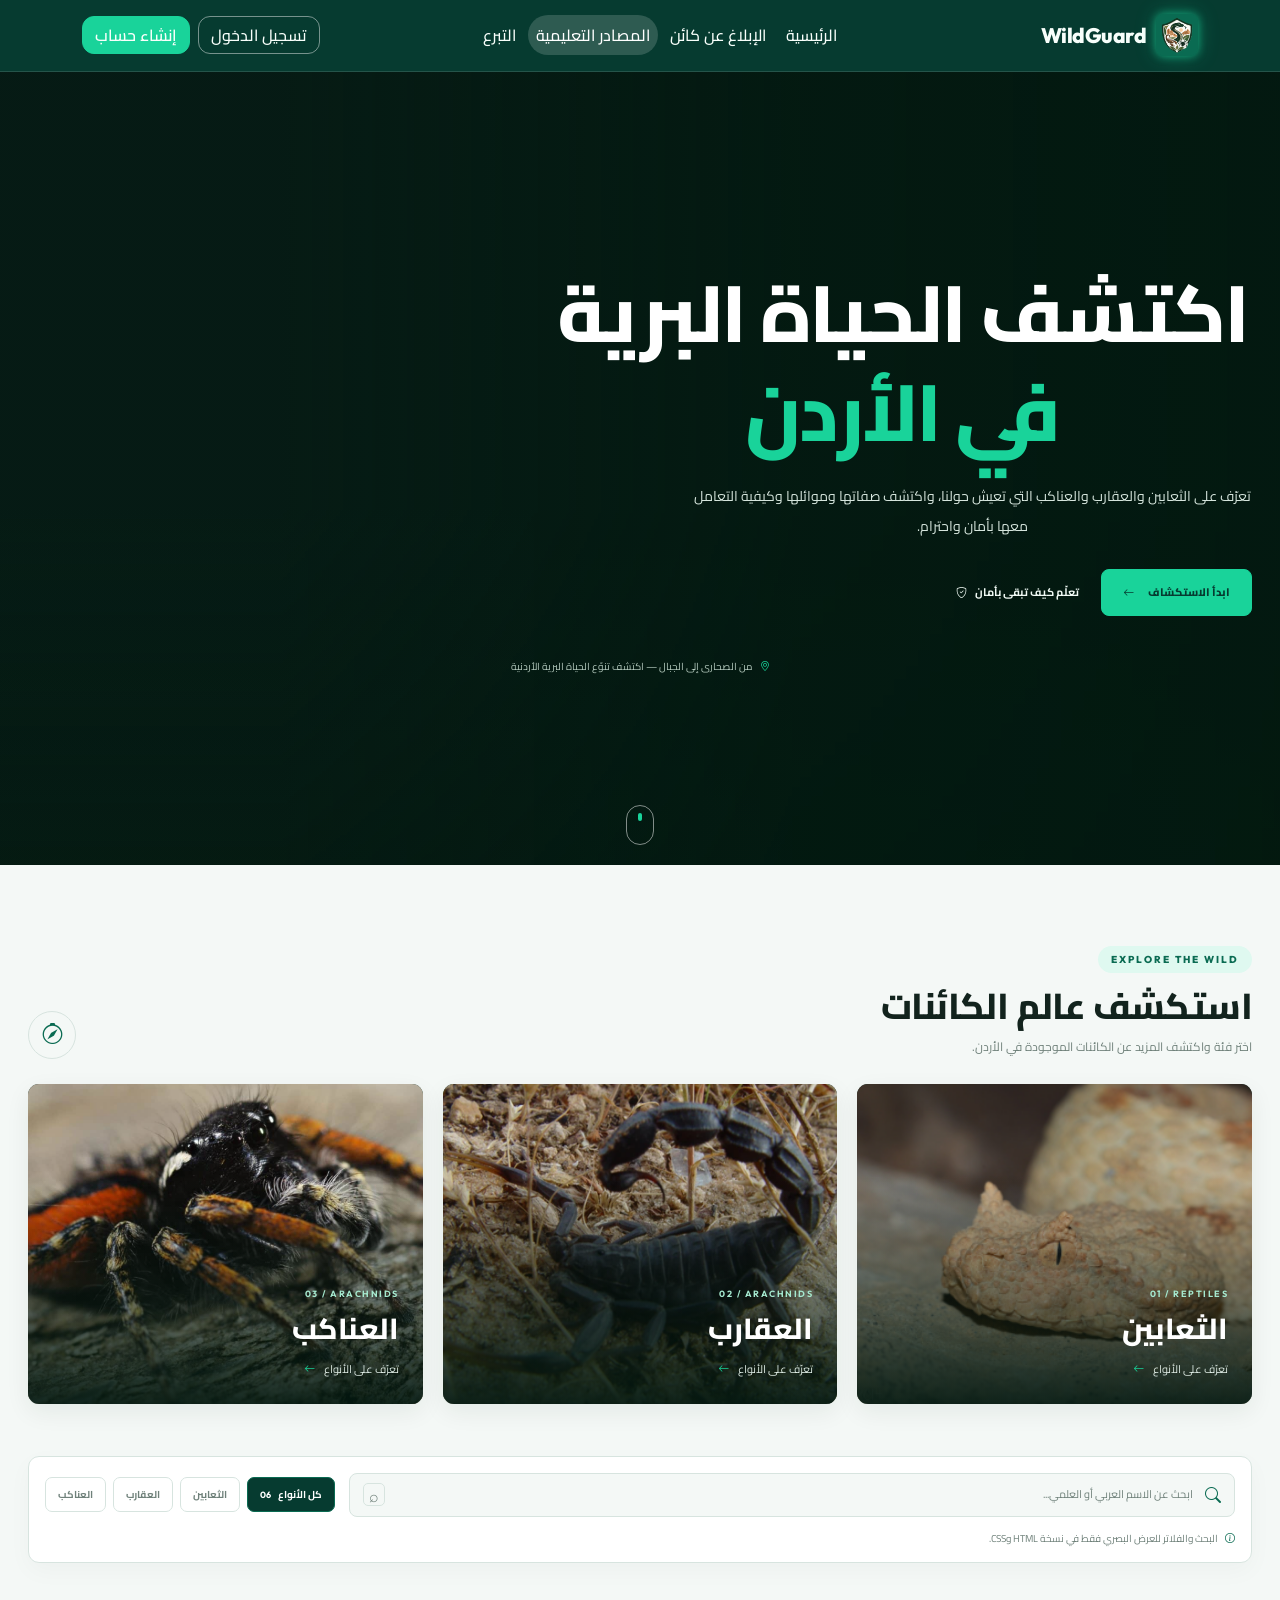
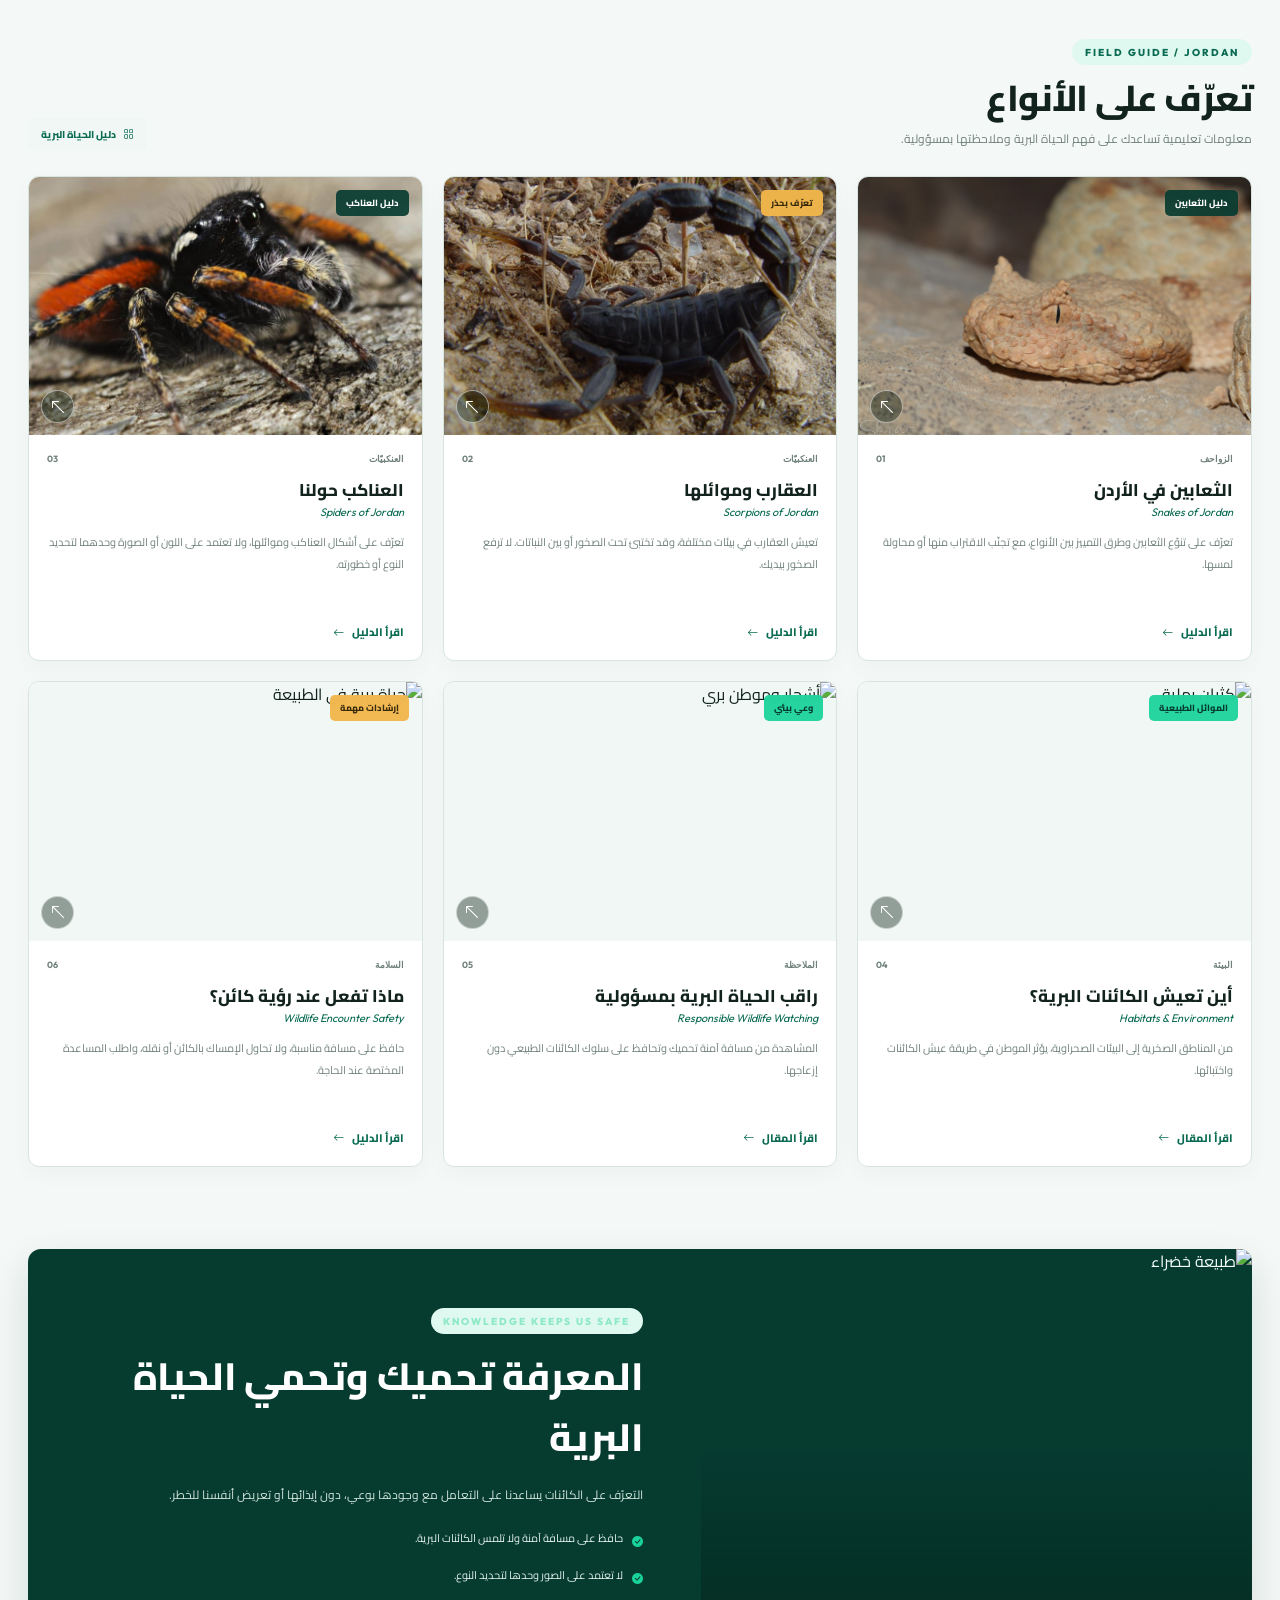
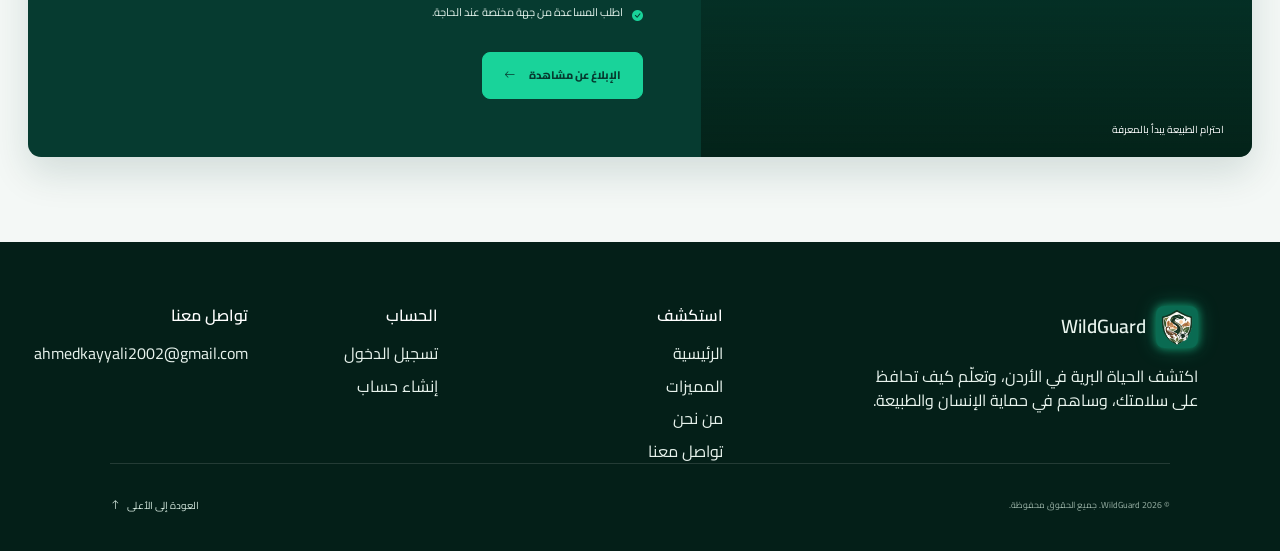
==== commit f221199c: "add donation file css/html" ====
--- a/pages/educational-resources.html
+++ b/pages/educational-resources.html
@@ -45,6 +45,11 @@
             <li class="nav-item">
               <a class="nav-link active" href="./educational-resources.html" aria-current="page">
                 المصادر التعليمية
+              </a>
+            </li>
+            <li class="nav-item">
+              <a class="nav-link " href="./donation.html" aria-current="page">
+                 التبرع
               </a>
             </li>
 
